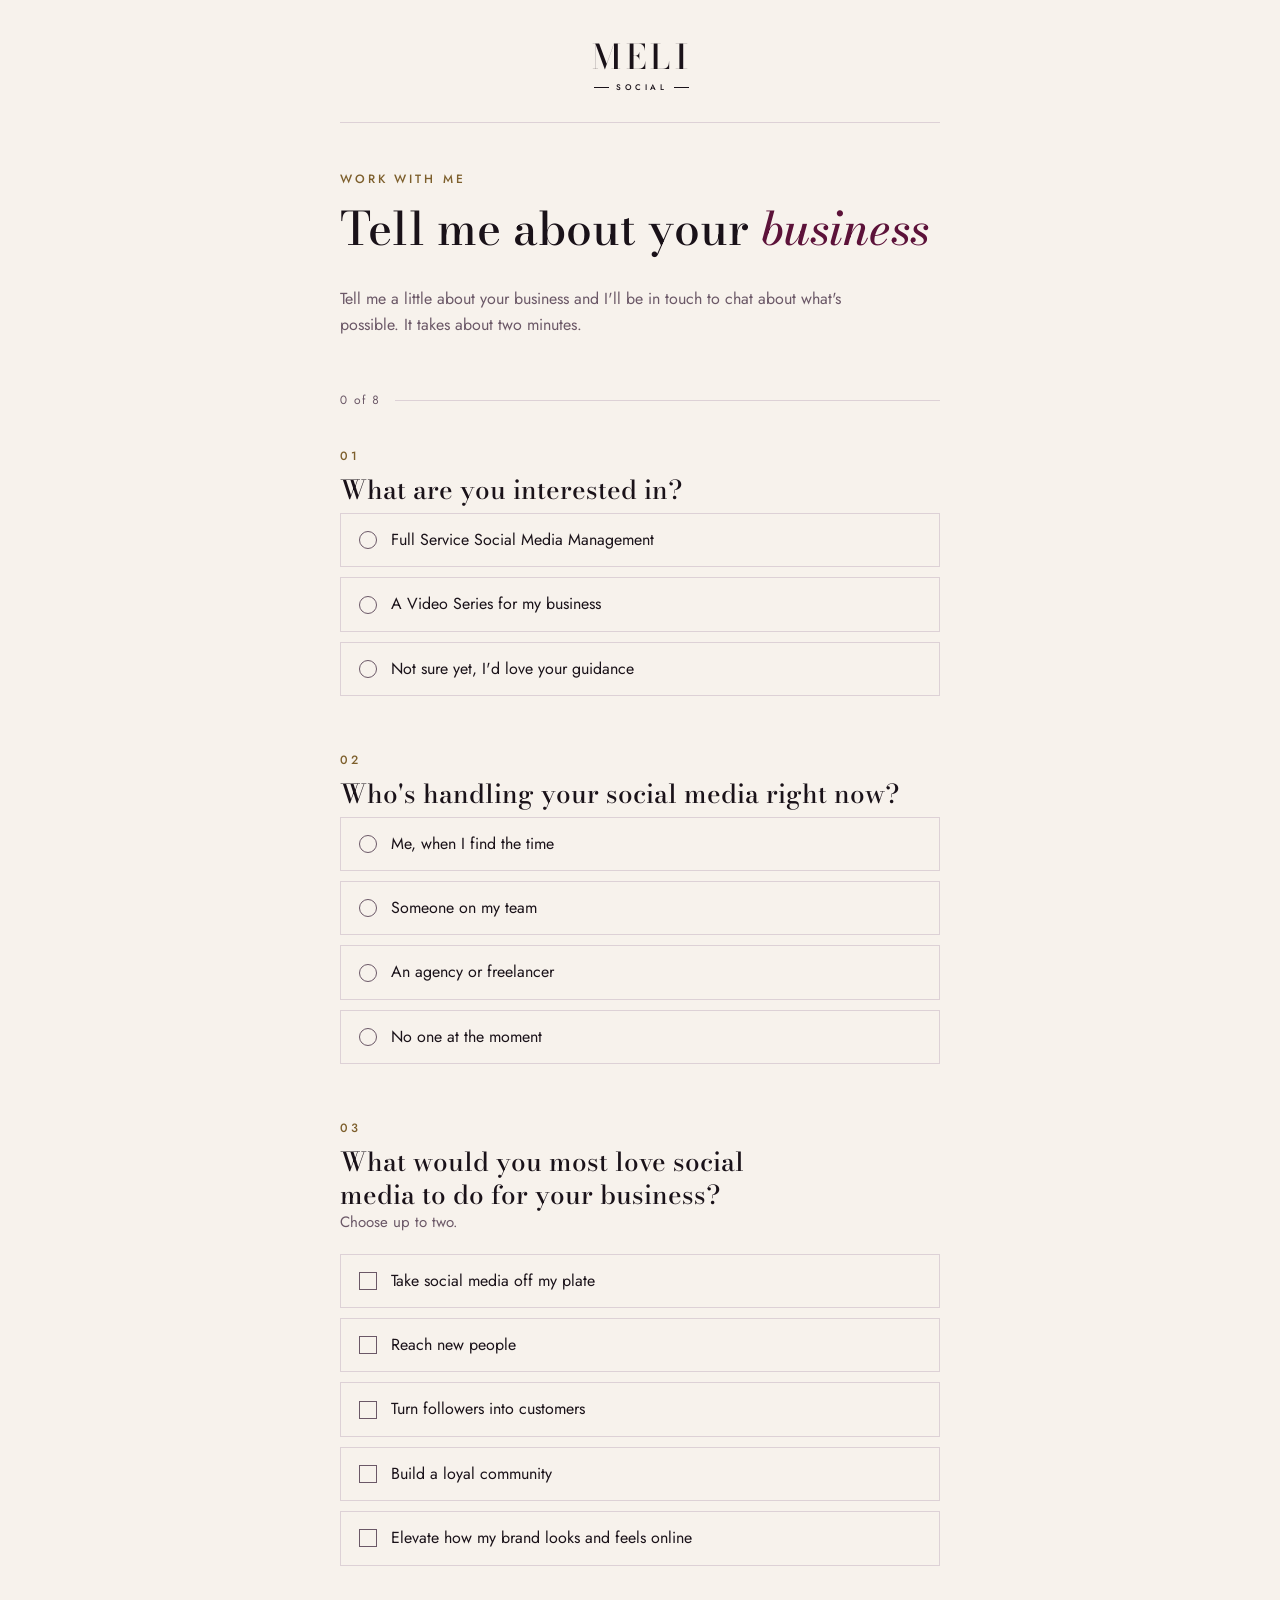
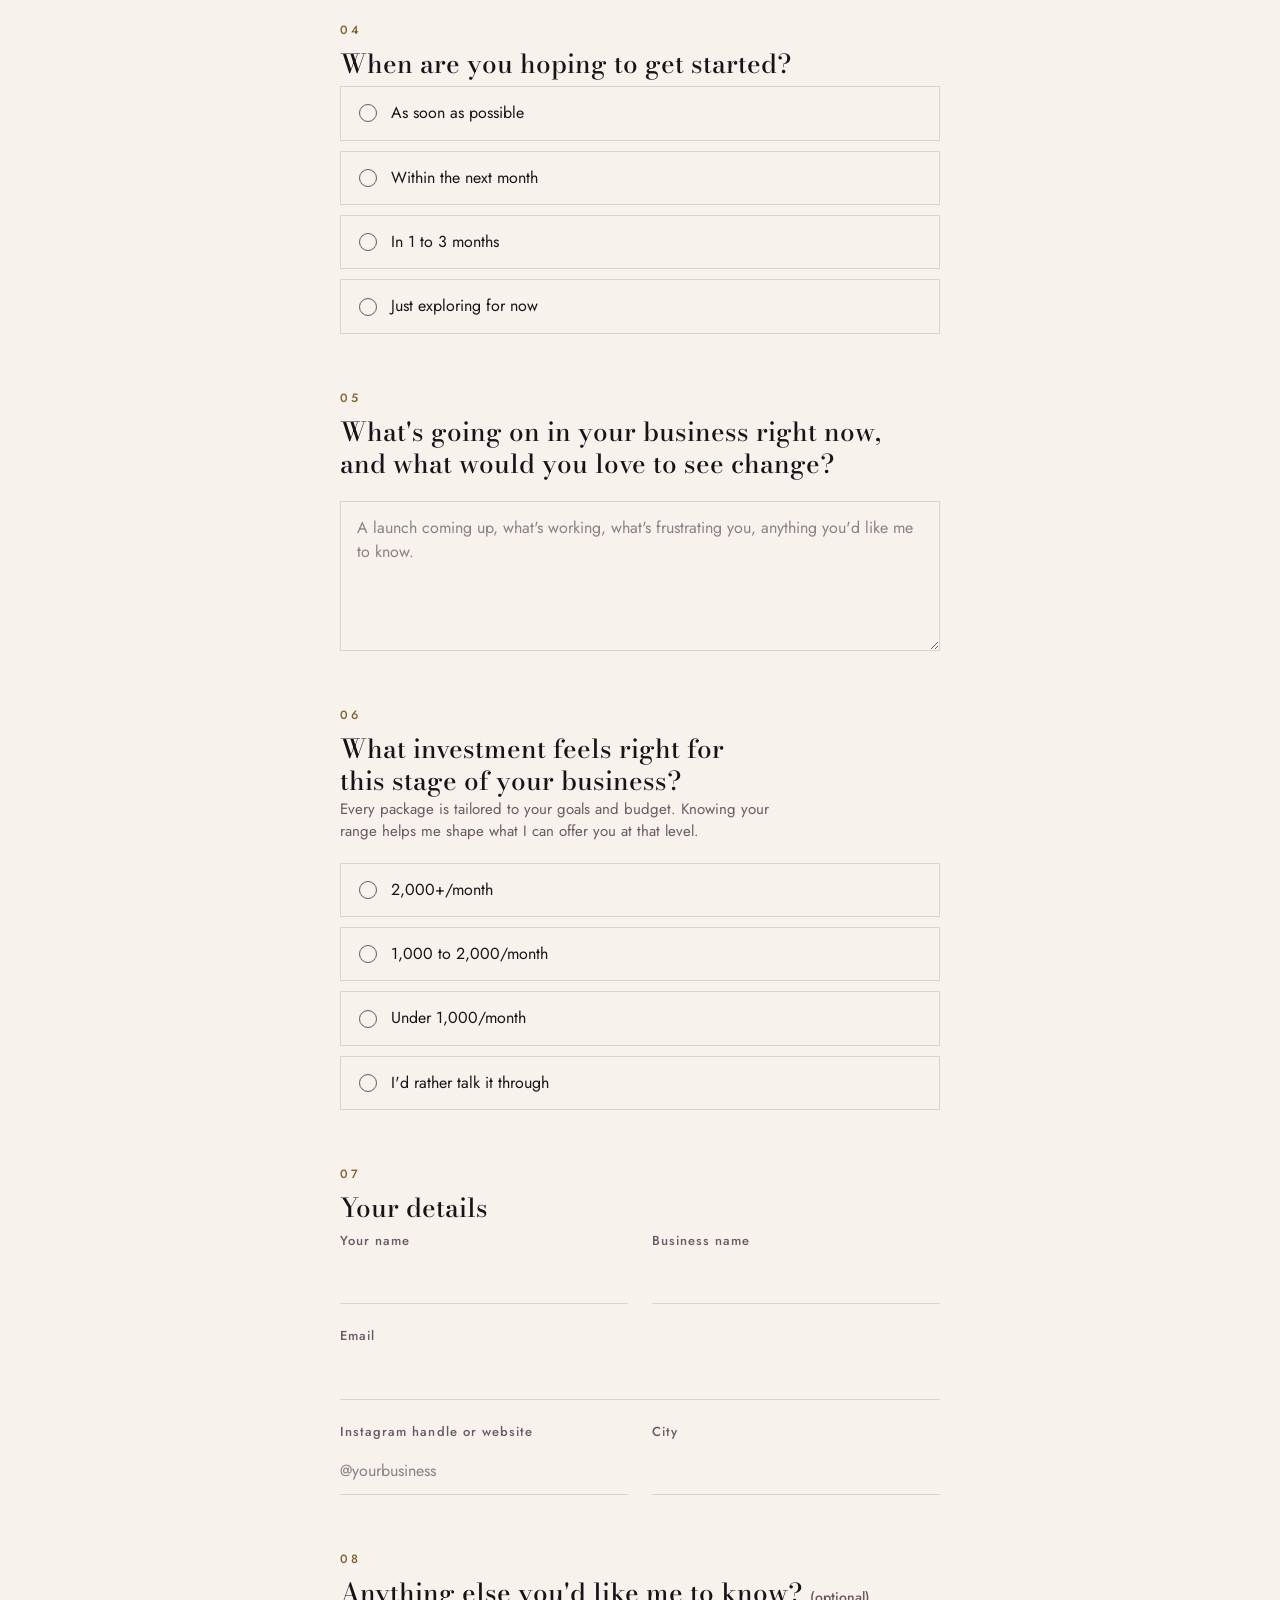
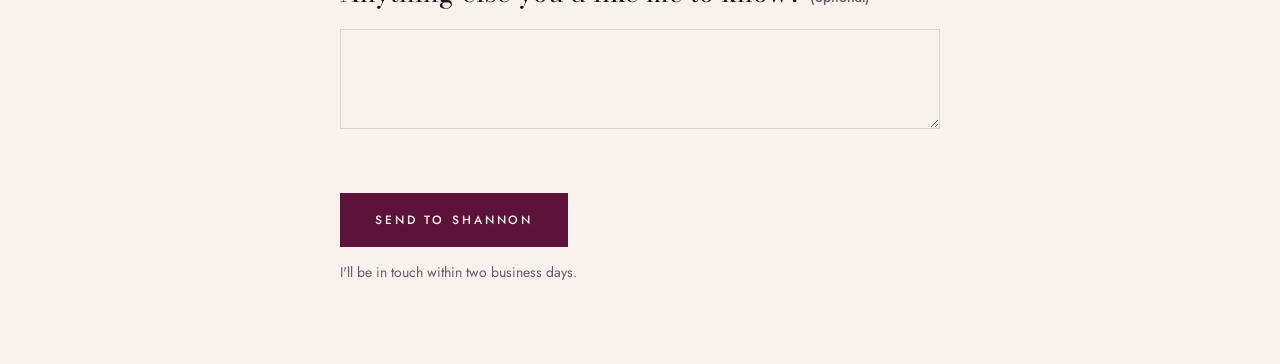
==== intake/index.html @ b73a502a "Add prospect intake form to the site and a standalone /intake page Submissions post to Shannon's Goo" ====
<!DOCTYPE html>
<html lang="en">
<head>
<meta charset="UTF-8">
<meta name="viewport" content="width=device-width, initial-scale=1.0, viewport-fit=cover">
<title>Work With Me | MELI Social</title>
<meta name="description" content="Tell me a little about your business and I'll be in touch to chat about what's possible. Social media marketing by Shannon Melizan.">
<meta property="og:title" content="Work With Me | MELI Social">
<meta property="og:description" content="Tell me a little about your business and I'll be in touch to chat about what's possible.">
<meta property="og:url" content="https://melisocial.com/intake/">
<meta property="og:type" content="website">
<meta name="theme-color" content="#f7f2ec">
<link rel="preconnect" href="https://fonts.googleapis.com">
<link rel="preconnect" href="https://fonts.gstatic.com" crossorigin>
<link href="https://fonts.googleapis.com/css2?family=Bodoni+Moda:ital,opsz,wght@0,6..96,400..900;1,6..96,400..900&family=Jost:wght@400;500&display=swap" rel="stylesheet">
<link rel="icon" href="data:image/svg+xml,%3Csvg xmlns='http://www.w3.org/2000/svg' viewBox='0 0 100 100'%3E%3Crect width='100' height='100' fill='%235c1239'/%3E%3Ctext x='50' y='71' font-family='Didot,Bodoni 72,Georgia,serif' font-size='62' fill='%23f7f2ec' text-anchor='middle'%3EM%3C/text%3E%3C/svg%3E">
<style>
:root{
  --ivory:#f7f2ec; --bone:#eee5dc; --noir:#1a1219; --fig:#5c1239; --fig-deep:#3f0c27;
  --gilt:#b4925a; --gilt-deep:#7d5f2c; --mauve:#6b5867; --hairline:#ddd1d6; --on-fig:var(--ivory);
  --font-display:"Bodoni Moda","Didot","Bodoni 72",Georgia,serif;
  --font-sans:"Jost","Futura","Century Gothic",system-ui,sans-serif;
  --s1:8px; --s2:16px; --s3:32px; --s4:64px;
  --ease:cubic-bezier(.22,.61,.36,1);
}
*{box-sizing:border-box; margin:0; padding:0;}
body{background:var(--ivory); color:var(--noir); font-family:var(--font-sans); font-size:16px; line-height:1.6; -webkit-font-smoothing:antialiased; overflow-x:hidden;}
::selection{background:var(--fig); color:var(--on-fig);}
a{color:inherit; text-decoration:none;}
button{font:inherit; cursor:pointer;}
:focus-visible{outline:2px solid var(--fig); outline-offset:2px;}

.page{max-width:640px; margin:0 auto; padding:max(40px, env(safe-area-inset-top, 0px)) max(20px, env(safe-area-inset-right, 0px)) max(80px, env(safe-area-inset-bottom, 0px)) max(20px, env(safe-area-inset-left, 0px));}

.logo{display:flex; flex-direction:column; align-items:center; color:var(--noir); font-size:34px;}
.logo-word{font-family:var(--font-display); font-weight:500; font-variation-settings:"opsz" 40; letter-spacing:.14em; margin-right:-.14em; line-height:1;}
.logo-sub{display:flex; align-items:center; gap:.9em; margin-top:.8em; font-family:var(--font-sans); font-weight:500; font-size:.24em; letter-spacing:.42em; margin-right:-.42em;}
.logo-sub::before, .logo-sub::after{content:""; width:1.8em; height:1px; background:currentColor;}
.rule{height:1px; background:var(--hairline); margin:28px 0 48px; transform-origin:left;}

h1, h2{font-family:var(--font-display); font-weight:500; font-optical-sizing:none; font-variation-settings:"opsz" 11; text-wrap:balance;}
h1{font-size:clamp(34px, 8vw, 46px); line-height:1.12; margin:var(--s2) 0 var(--s3);}
h2{font-size:clamp(30px, 7vw, 40px); line-height:1.15;}
h1 em, h2 em{font-style:italic; color:var(--fig);}
.eyebrow{display:block; font-weight:500; font-size:12px; line-height:16px; letter-spacing:.24em; text-transform:uppercase; color:var(--gilt-deep);}
.intro{color:var(--mauve); max-width:52ch;}

.progress{position:sticky; top:0; z-index:5; background:var(--ivory); margin-top:40px; padding:max(14px, env(safe-area-inset-top, 0px)) 0 14px; display:flex; align-items:center; gap:14px; font-size:12px; letter-spacing:.12em; color:var(--mauve); font-variant-numeric:tabular-nums;}
.track{flex:1; height:1px; background:var(--hairline); position:relative;}
.fill{position:absolute; left:0; top:-.5px; height:2px; width:0; background:var(--fig); transition:width .5s ease;}
.ifm{margin-top:24px;}

.btn{display:inline-flex; align-items:center; justify-content:center; font-family:var(--font-sans); font-weight:500; font-size:12px; line-height:16px; letter-spacing:.24em; text-transform:uppercase; white-space:nowrap; padding:var(--s2) var(--s3); border:1px solid transparent; border-radius:0; transition:background-color .25s ease, color .25s ease;}
.btn-primary{background:var(--fig); color:var(--on-fig);}
.btn-primary:hover{background:var(--fig-deep);}
.home{display:table; margin-top:28px; font-size:14px; color:var(--mauve); text-decoration:underline; text-underline-offset:3px;}
.home:hover{color:var(--fig);}

@media (prefers-reduced-motion: no-preference){
  .rule{animation:draw 1.1s var(--ease) both;}
  @keyframes draw{from{transform:scaleX(0);} to{transform:scaleX(1);}}
}
</style>
<link rel="stylesheet" href="/intake/intake-form.css">
</head>
<body>
<main class="page">
  <a class="logo" href="/" aria-label="MELI Social, home"><span class="logo-word">MELI</span><span class="logo-sub">SOCIAL</span></a>
  <div class="rule"></div>

  <div class="intro-block">
    <p class="eyebrow">Work with me</p>
    <h1>Tell me about your <em>business</em></h1>
    <p class="intro">Tell me a little about your business and I'll be in touch to chat about what's possible. It takes about two minutes.</p>
  </div>

  <div class="progress" aria-hidden="true">
    <span class="pcount">0 of 8</span>
    <div class="track"><div class="fill"></div></div>
  </div>

  <div class="ifm" id="intake">
    <form novalidate>
      <fieldset data-req="choice">
        <legend class="q"><span class="num">01</span>What are you interested in?</legend>
        <div class="opts">
          <label class="opt"><input type="radio" name="interest" id="int-full" value="Full Service Social Media Management"><span>Full Service Social Media Management</span></label>
          <label class="opt"><input type="radio" name="interest" id="int-video" value="A Video Series for my business"><span>A Video Series for my business</span></label>
          <label class="opt"><input type="radio" name="interest" id="int-unsure" value="Not sure yet"><span>Not sure yet, I'd love your guidance</span></label>
        </div>
        <p class="error">Please choose one so I know where to start.</p>
      </fieldset>

      <fieldset data-req="choice">
        <legend class="q"><span class="num">02</span>Who's handling your social media right now?</legend>
        <div class="opts">
          <label class="opt"><input type="radio" name="current" id="cur-me" value="Me, when I find the time"><span>Me, when I find the time</span></label>
          <label class="opt"><input type="radio" name="current" id="cur-team" value="Someone on my team"><span>Someone on my team</span></label>
          <label class="opt"><input type="radio" name="current" id="cur-agency" value="An agency or freelancer"><span>An agency or freelancer</span></label>
          <label class="opt"><input type="radio" name="current" id="cur-none" value="No one at the moment"><span>No one at the moment</span></label>
        </div>
        <p class="error">Please choose one.</p>
      </fieldset>

      <fieldset data-req="choice">
        <legend class="q"><span class="num">03</span>What would you most love social media to do for your business?</legend>
        <p class="hint">Choose up to two.</p>
        <div class="opts">
          <label class="opt check"><input type="checkbox" name="goals" id="g-time" value="Take social media off my plate"><span>Take social media off my plate</span></label>
          <label class="opt check"><input type="checkbox" name="goals" id="g-reach" value="Reach new people"><span>Reach new people</span></label>
          <label class="opt check"><input type="checkbox" name="goals" id="g-convert" value="Turn followers into customers"><span>Turn followers into customers</span></label>
          <label class="opt check"><input type="checkbox" name="goals" id="g-loyal" value="Build a loyal community"><span>Build a loyal community</span></label>
          <label class="opt check"><input type="checkbox" name="goals" id="g-brand" value="Elevate how my brand looks and feels online"><span>Elevate how my brand looks and feels online</span></label>
        </div>
        <p class="error">Please choose at least one.</p>
      </fieldset>

      <fieldset data-req="choice">
        <legend class="q"><span class="num">04</span>When are you hoping to get started?</legend>
        <div class="opts">
          <label class="opt"><input type="radio" name="timeline" id="t-asap" value="As soon as possible"><span>As soon as possible</span></label>
          <label class="opt"><input type="radio" name="timeline" id="t-month" value="Within the next month"><span>Within the next month</span></label>
          <label class="opt"><input type="radio" name="timeline" id="t-quarter" value="In 1 to 3 months"><span>In 1 to 3 months</span></label>
          <label class="opt"><input type="radio" name="timeline" id="t-explore" value="Just exploring for now"><span>Just exploring for now</span></label>
        </div>
        <p class="error">Please choose one.</p>
      </fieldset>

      <fieldset data-req="text">
        <label class="q" for="story"><span class="num">05</span>What's going on in your business right now, and what would you love to see change?</label>
        <textarea id="story" name="story" placeholder="A launch coming up, what's working, what's frustrating you, anything you'd like me to know."></textarea>
        <p class="error">A sentence or two is plenty.</p>
      </fieldset>

      <fieldset data-req="choice">
        <legend class="q"><span class="num">06</span>What investment feels right for this stage of your business?</legend>
        <p class="hint">Every package is tailored to your goals and budget. Knowing your range helps me shape what I can offer you at that level.</p>
        <div class="opts">
          <label class="opt"><input type="radio" name="budget" id="b-high" value="2,000+/month"><span>2,000+/month</span></label>
          <label class="opt"><input type="radio" name="budget" id="b-mid" value="1,000 to 2,000/month"><span>1,000 to 2,000/month</span></label>
          <label class="opt"><input type="radio" name="budget" id="b-low" value="Under 1,000/month"><span>Under 1,000/month</span></label>
          <label class="opt"><input type="radio" name="budget" id="b-talk" value="I'd rather talk it through"><span>I'd rather talk it through</span></label>
        </div>
        <p class="error">Please choose one, or let me know you'd rather talk it through.</p>
      </fieldset>

      <fieldset data-req="details">
        <legend class="q"><span class="num">07</span>Your details</legend>
        <div class="details">
          <div class="field"><label for="in-name">Your name</label><input type="text" id="in-name" name="name" autocomplete="name"></div>
          <div class="field"><label for="in-biz">Business name</label><input type="text" id="in-biz" name="business" autocomplete="organization"></div>
          <div class="field full"><label for="in-email">Email</label><input type="email" id="in-email" name="email" autocomplete="email" inputmode="email"></div>
          <div class="field"><label for="in-handle">Instagram handle or website</label><input type="text" id="in-handle" name="handle" placeholder="@yourbusiness" autocapitalize="off"></div>
          <div class="field"><label for="in-city">City</label><input type="text" id="in-city" name="city" autocomplete="address-level2"></div>
        </div>
        <p class="error">Please fill in each field so I can reach you.</p>
      </fieldset>

      <fieldset data-req="optional">
        <label class="q" for="extra"><span class="num">08</span>Anything else you'd like me to know? <span class="optional">(optional)</span></label>
        <textarea class="short" id="extra" name="extra"></textarea>
      </fieldset>

      <div class="hp" aria-hidden="true"><label for="company_site">Leave this empty</label><input type="text" id="company_site" name="company_site" tabindex="-1" autocomplete="off"></div>

      <div class="submit">
        <button type="submit" class="btn btn-primary">Send to Shannon</button>
        <p class="note-small">I'll be in touch within two business days.</p>
        <p class="send-error" hidden>That didn't go through. Please check your connection and try again.</p>
      </div>
    </form>

    <div class="thanks" hidden>
      <p class="eyebrow">Received</p>
      <h2>Thank you, <em class="tname">friend</em></h2>
      <p>I'll be in touch within two business days. If you're ready to talk sooner, you can book a free 15 minute call with me.</p>
      <a href="#" class="btn btn-primary" data-role="booking-link" target="_blank" rel="noopener">Book a free call</a>
    </div>

  </div>
</main>

<script src="/intake/intake-form.js"></script>
<script>
document.querySelectorAll('[data-role="booking-link"]').forEach(el => el.setAttribute('href', window.MELI_INTAKE.bookingUrl));
initIntake(document.getElementById('intake'), {
  source: 'Instagram',
  onProgress(n, total){
    document.querySelector('.pcount').textContent = n + ' of ' + total;
    document.querySelector('.fill').style.width = (n / total * 100) + '%';
  },
  onDone(){
    document.querySelector('.intro-block').hidden = true;
    document.querySelector('.progress').hidden = true;
    const thanks = document.querySelector('.thanks');
    thanks.insertAdjacentHTML('beforeend', '<a class="home" href="/">Visit my website</a>');
  }
});
</script>
</body>
</html>
---- intake/intake-form.css ----
/* ==========================================================================
   MELI intake form: shared by the website (#intake) and the /intake page
   ========================================================================== */
.ifm{--err:#9b1c2e;}
.ifm form{display:flex; flex-direction:column; gap:56px;}
.ifm fieldset{border:0; padding:0; margin:0; min-width:0; display:flex; flex-direction:column; gap:14px;}
.ifm .q{display:block; padding:0; margin-bottom:6px; font-family:var(--font-display); font-weight:500; font-optical-sizing:none; font-variation-settings:"opsz" 11; font-size:clamp(22px, 2.1vw, 26px); line-height:1.25; text-wrap:balance; color:var(--noir);}
.ifm .num{display:block; margin-bottom:10px; font-family:var(--font-sans); font-weight:500; font-size:12px; line-height:16px; letter-spacing:.24em; color:var(--gilt-deep);}
.ifm .hint{margin:-6px 0 6px; font-size:15px; line-height:1.5; color:var(--mauve); max-width:52ch;}
.ifm .optional{font-family:var(--font-sans); font-size:14px; color:var(--mauve);}

.ifm .opts{display:flex; flex-direction:column; gap:10px;}
.ifm .opt{position:relative; display:block; cursor:pointer;}
.ifm .opt input{position:absolute; inset:0; opacity:0; margin:0; cursor:pointer;}
.ifm .opt span{display:flex; align-items:center; gap:14px; padding:15px 18px; border:1px solid var(--hairline); font-size:16px; line-height:1.4; transition:border-color .2s, background-color .2s, color .2s;}
.ifm .opt span::before{content:""; flex:none; width:16px; height:16px; border:1px solid var(--mauve); border-radius:50%; transition:all .2s;}
.ifm .opt.check span::before{border-radius:0;}
.ifm .opt:hover span{border-color:var(--fig);}
.ifm .opt input:checked + span{background:var(--fig); border-color:var(--fig); color:var(--on-fig);}
.ifm .opt input:checked + span::before{border-color:var(--on-fig); background:var(--on-fig); box-shadow:inset 0 0 0 3px var(--fig);}
.ifm .opt input:focus-visible + span{outline:2px solid var(--fig); outline-offset:3px;}
.ifm .opt input:disabled + span{opacity:.4; cursor:not-allowed;}
.ifm .opt input:disabled{cursor:not-allowed;}

.ifm .details{display:grid; grid-template-columns:1fr 1fr; gap:22px 24px;}
.ifm .details .full{grid-column:1 / -1;}
.ifm .field{display:flex; flex-direction:column; gap:6px; min-width:0;}
.ifm .field label{font-size:13px; font-weight:500; letter-spacing:.08em; color:var(--mauve);}
.ifm input[type=text], .ifm input[type=email], .ifm textarea{width:100%; font:inherit; font-size:16px; color:var(--noir); background:transparent; border:0; border-bottom:1px solid var(--hairline); border-radius:0; padding:10px 0; transition:border-color .2s;}
.ifm textarea{border:1px solid var(--hairline); padding:14px 16px; min-height:150px; resize:vertical; line-height:1.5;}
.ifm textarea.short{min-height:100px;}
.ifm input::placeholder, .ifm textarea::placeholder{color:var(--mauve); opacity:.75;}
.ifm input[type=text]:focus, .ifm input[type=email]:focus, .ifm textarea:focus{outline:none; border-color:var(--fig);}
@media (max-width:560px){ .ifm .details{grid-template-columns:1fr;} }

.ifm .error{display:none; margin:0; font-size:14px; color:var(--err);}
.ifm .invalid .error{display:block;}
.ifm .invalid .opt span, .ifm .invalid textarea, .ifm .invalid input{border-color:var(--err);}

.ifm .hp{position:absolute; left:-9999px; width:1px; height:1px; overflow:hidden;}

.ifm .submit{display:flex; flex-direction:column; align-items:flex-start; gap:14px; padding-top:8px;}
.ifm .submit .btn{padding:18px 34px;}
.ifm .submit .btn[disabled]{opacity:.6; cursor:wait;}
.ifm .note-small{margin:0; font-size:14px; color:var(--mauve);}
.ifm .send-error{margin:0; font-size:14px; color:var(--err);}

.ifm .thanks h2{margin:var(--s2) 0 24px;}
.ifm .thanks p{margin:0 0 32px; color:var(--mauve); max-width:48ch;}
.ifm [hidden]{display:none !important;}
.ifm .thanks .eyebrow{margin:0; color:var(--gilt-deep);}
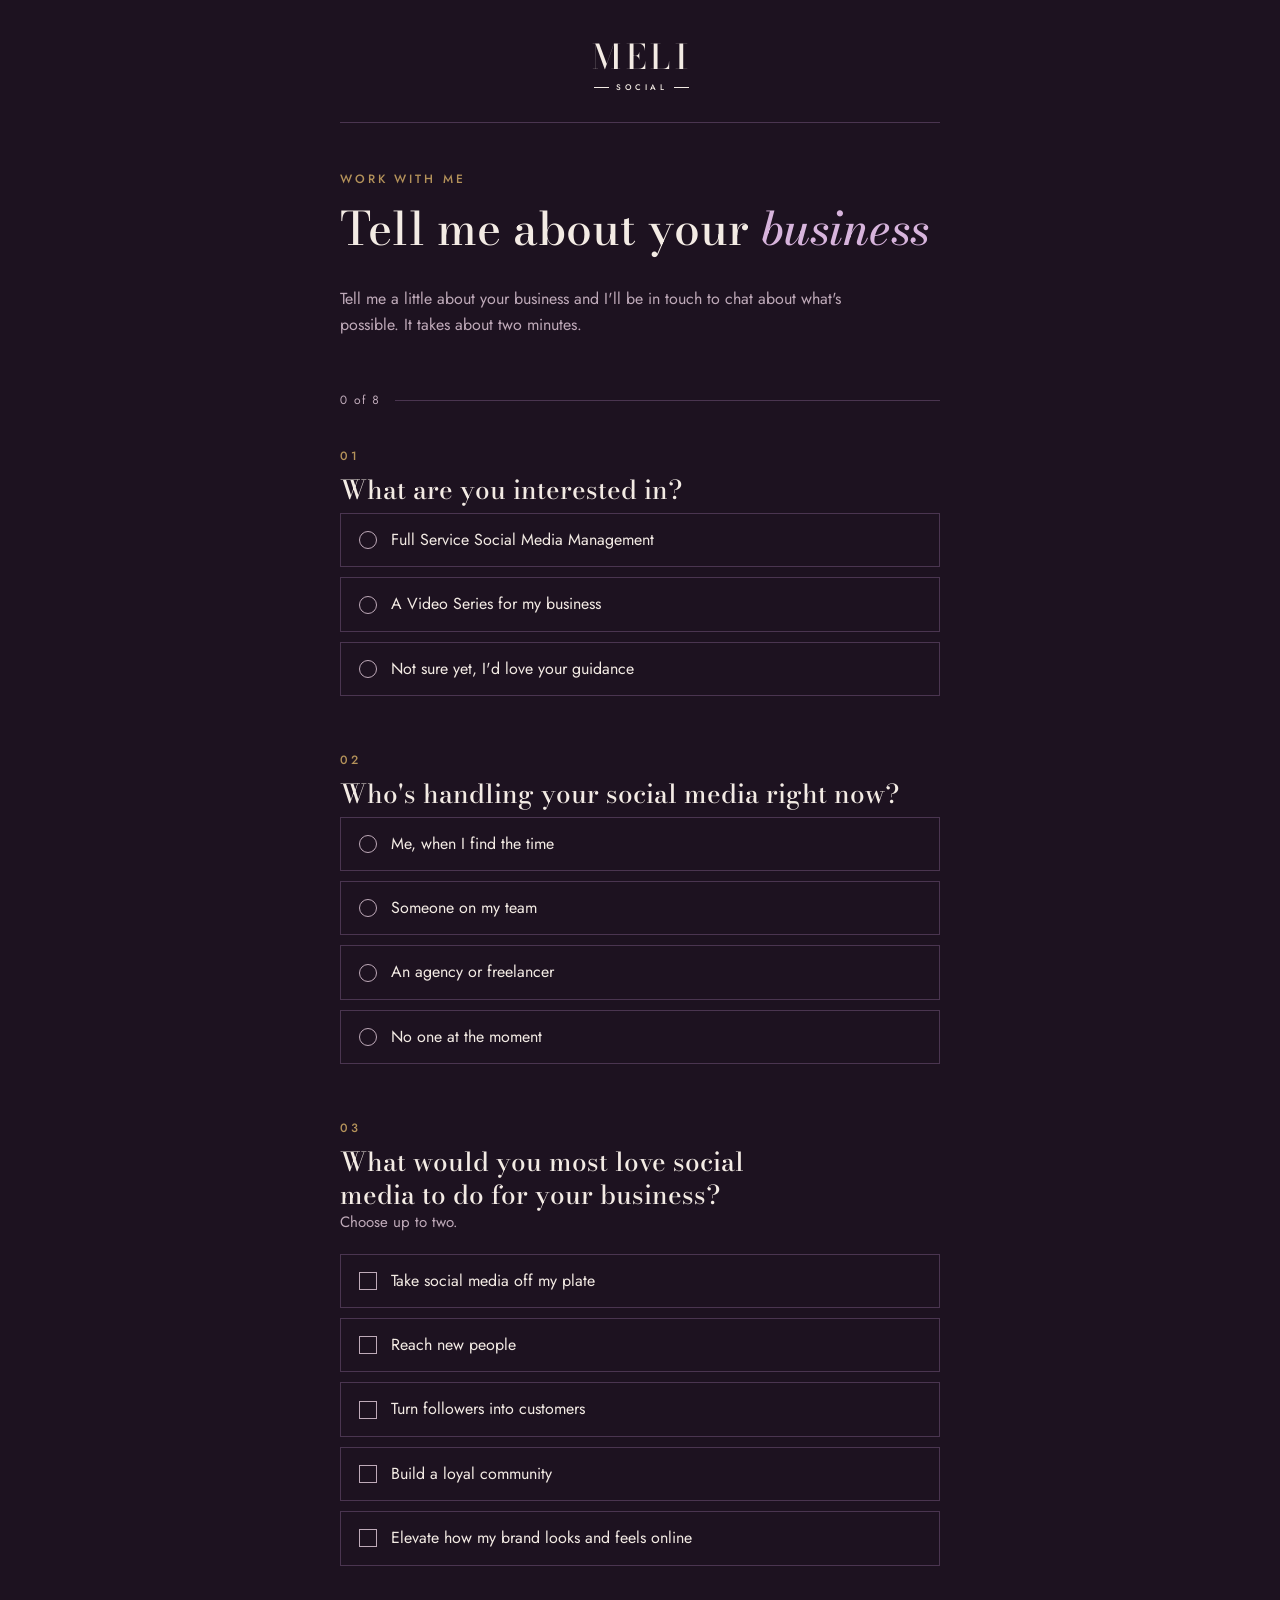
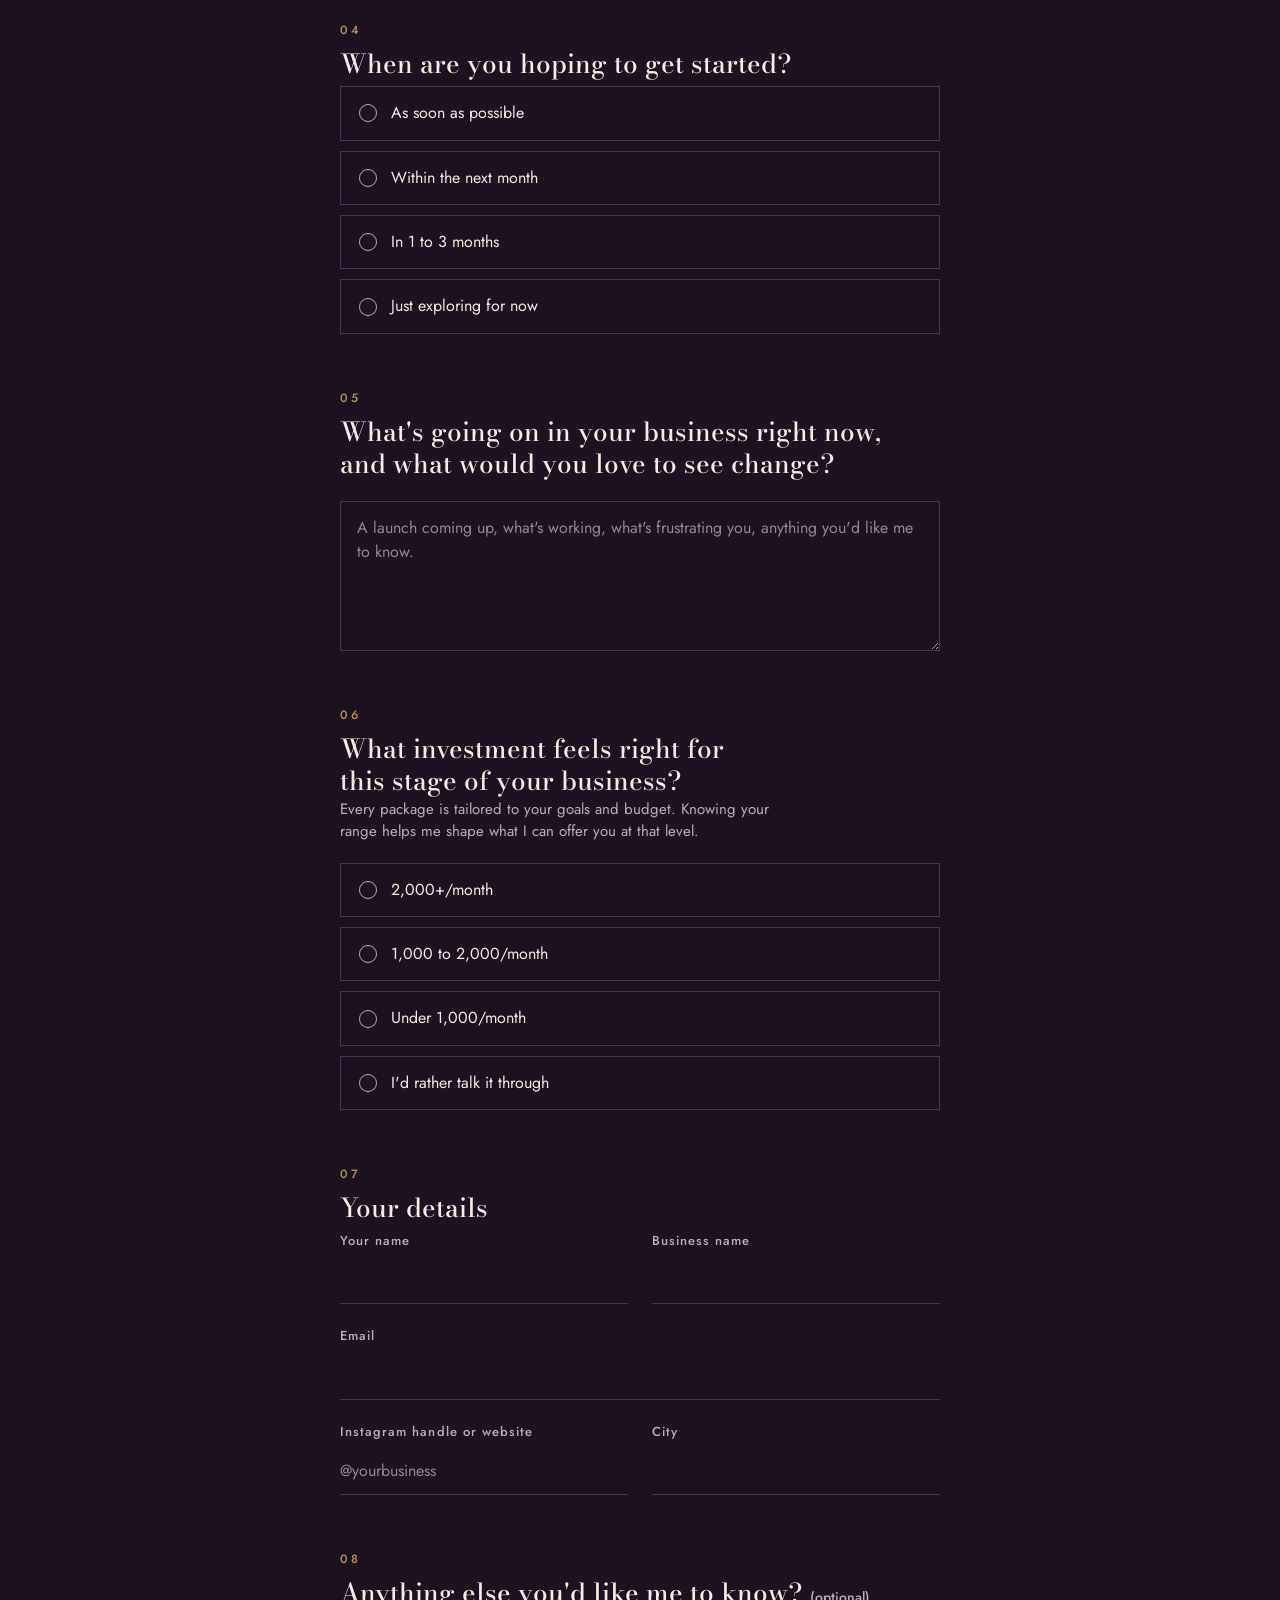
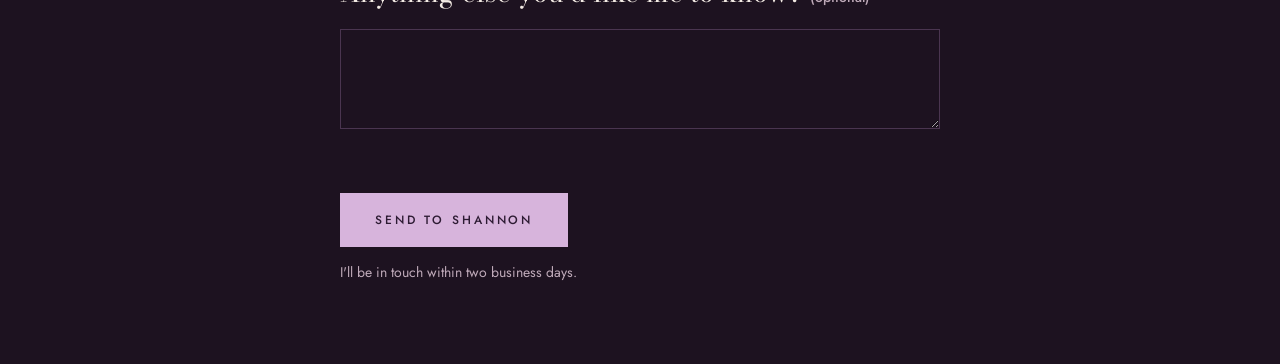
==== commit 24f4283b: "Move intake form to its own dark /intake page The homepage link now opens /intake/?from=website, tag" ====
--- a/intake/index.html
+++ b/intake/index.html
@@ -9,7 +9,7 @@
 <meta property="og:description" content="Tell me a little about your business and I'll be in touch to chat about what's possible.">
 <meta property="og:url" content="https://melisocial.com/intake/">
 <meta property="og:type" content="website">
-<meta name="theme-color" content="#f7f2ec">
+<meta name="theme-color" content="#1d1220">
 <link rel="preconnect" href="https://fonts.googleapis.com">
 <link rel="preconnect" href="https://fonts.gstatic.com" crossorigin>
 <link href="https://fonts.googleapis.com/css2?family=Bodoni+Moda:ital,opsz,wght@0,6..96,400..900;1,6..96,400..900&family=Jost:wght@400;500&display=swap" rel="stylesheet">
@@ -22,9 +22,15 @@
   --font-sans:"Jost","Futura","Century Gothic",system-ui,sans-serif;
   --s1:8px; --s2:16px; --s3:32px; --s4:64px;
   --ease:cubic-bezier(.22,.61,.36,1);
+
+  /* This page uses the dark MELI look: deep aubergine with ivory text and orchid accents */
+  --page:#1d1220; --noir:#f3ebe4; --mauve:#bfaab9; --hairline:#4a3550;
+  --fig:#d7b4dc; --fig-deep:#e6cdea; --on-fig:#2d1b33; --gilt-deep:#b4925a;
+  color-scheme:dark;
 }
+.ifm{--err:#f0a2ad;}
 *{box-sizing:border-box; margin:0; padding:0;}
-body{background:var(--ivory); color:var(--noir); font-family:var(--font-sans); font-size:16px; line-height:1.6; -webkit-font-smoothing:antialiased; overflow-x:hidden;}
+body{background:var(--page); color:var(--noir); font-family:var(--font-sans); font-size:16px; line-height:1.6; -webkit-font-smoothing:antialiased; overflow-x:hidden;}
 ::selection{background:var(--fig); color:var(--on-fig);}
 a{color:inherit; text-decoration:none;}
 button{font:inherit; cursor:pointer;}
@@ -45,7 +51,7 @@
 .eyebrow{display:block; font-weight:500; font-size:12px; line-height:16px; letter-spacing:.24em; text-transform:uppercase; color:var(--gilt-deep);}
 .intro{color:var(--mauve); max-width:52ch;}
 
-.progress{position:sticky; top:0; z-index:5; background:var(--ivory); margin-top:40px; padding:max(14px, env(safe-area-inset-top, 0px)) 0 14px; display:flex; align-items:center; gap:14px; font-size:12px; letter-spacing:.12em; color:var(--mauve); font-variant-numeric:tabular-nums;}
+.progress{position:sticky; top:0; z-index:5; background:var(--page); margin-top:40px; padding:max(14px, env(safe-area-inset-top, 0px)) 0 14px; display:flex; align-items:center; gap:14px; font-size:12px; letter-spacing:.12em; color:var(--mauve); font-variant-numeric:tabular-nums;}
 .track{flex:1; height:1px; background:var(--hairline); position:relative;}
 .fill{position:absolute; left:0; top:-.5px; height:2px; width:0; background:var(--fig); transition:width .5s ease;}
 .ifm{margin-top:24px;}
@@ -183,8 +189,9 @@
 <script src="/intake/intake-form.js"></script>
 <script>
 document.querySelectorAll('[data-role="booking-link"]').forEach(el => el.setAttribute('href', window.MELI_INTAKE.bookingUrl));
+const from = new URLSearchParams(location.search).get('from');
 initIntake(document.getElementById('intake'), {
-  source: 'Instagram',
+  source: from === 'website' ? 'Website' : 'Instagram',
   onProgress(n, total){
     document.querySelector('.pcount').textContent = n + ' of ' + total;
     document.querySelector('.fill').style.width = (n / total * 100) + '%';
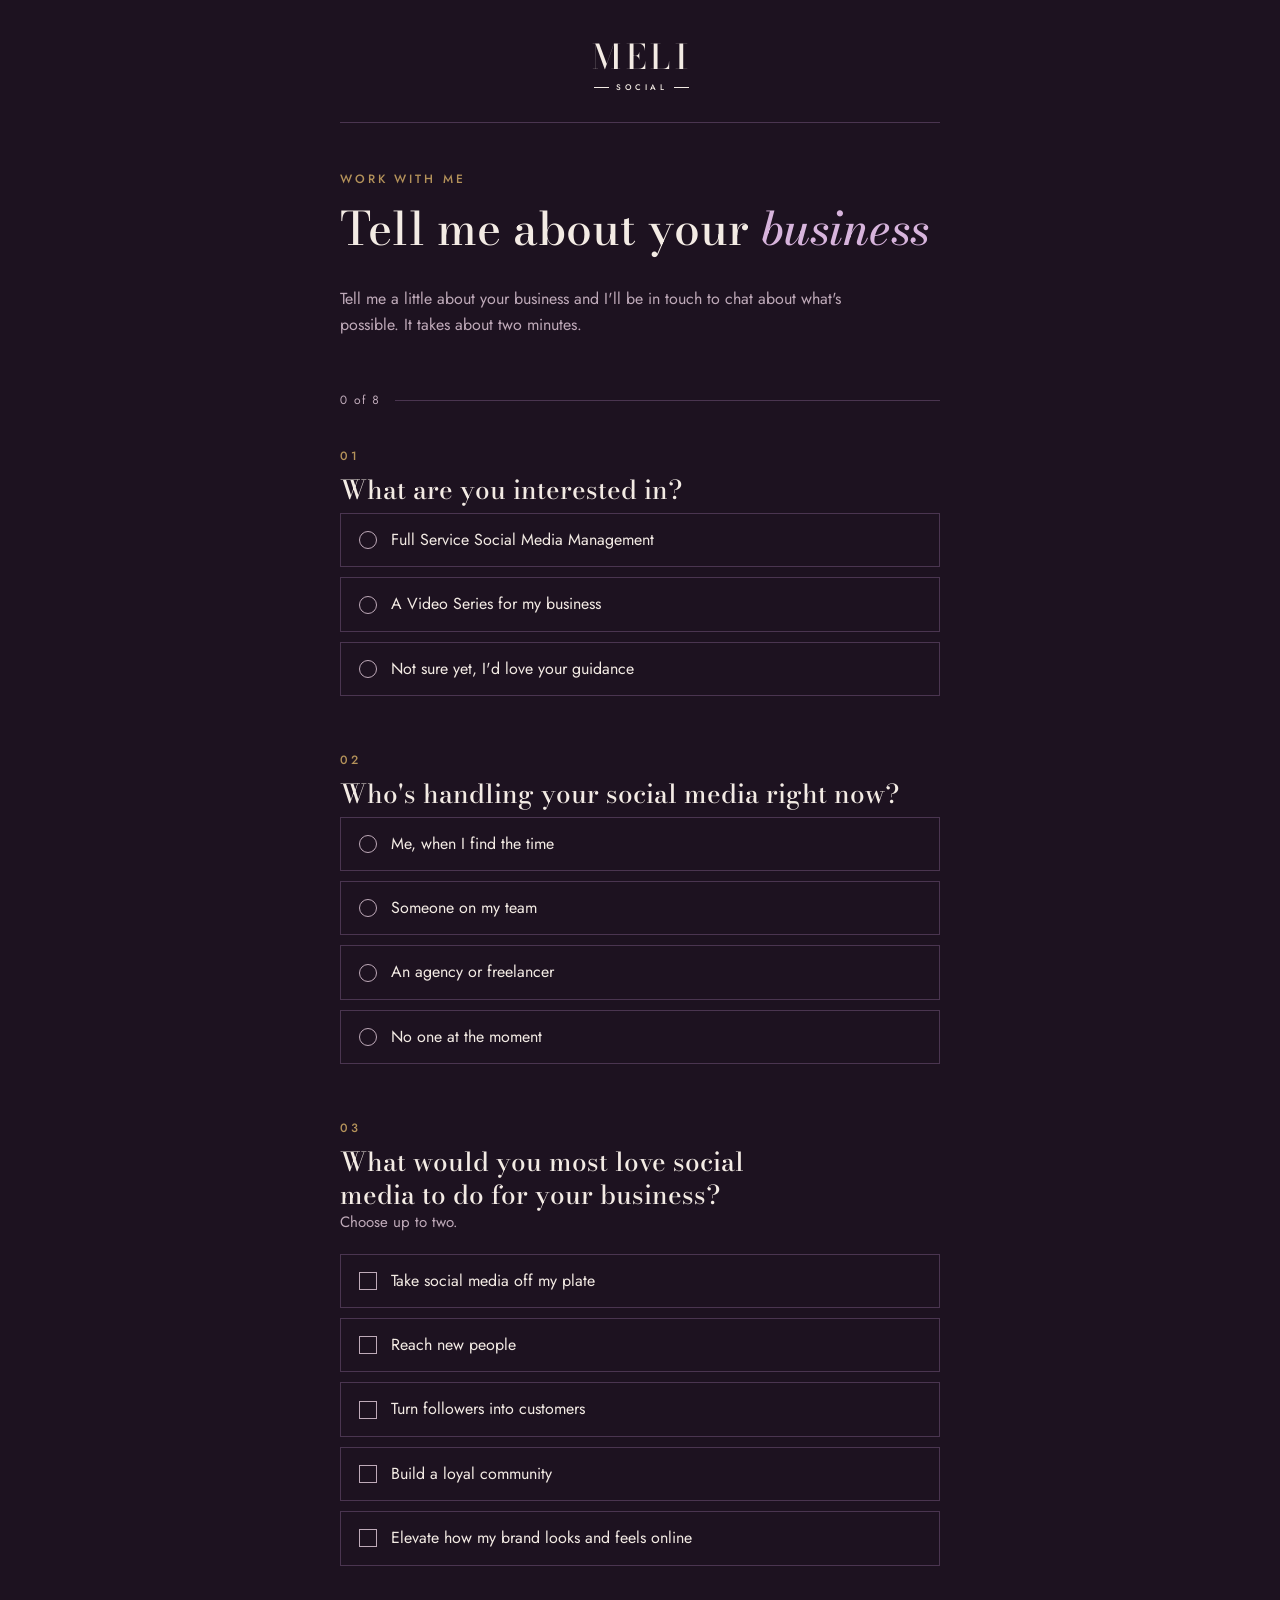
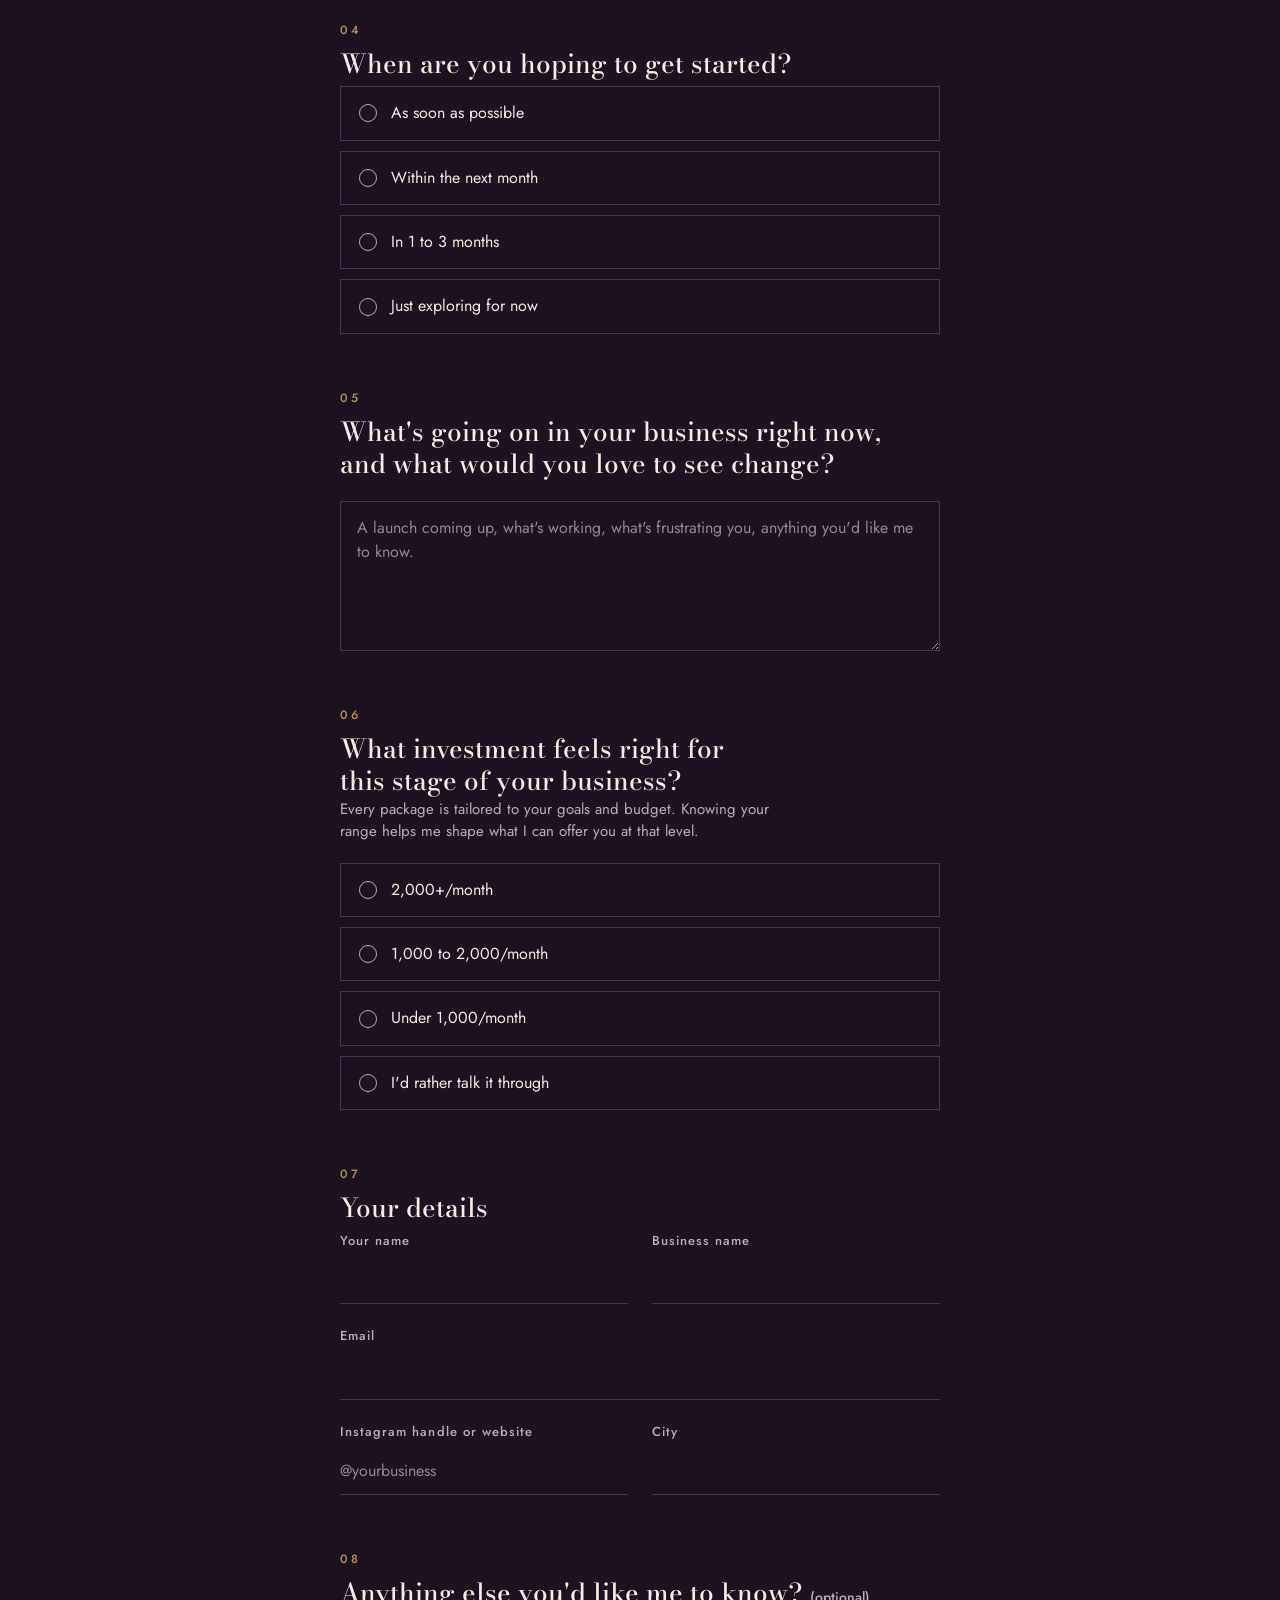
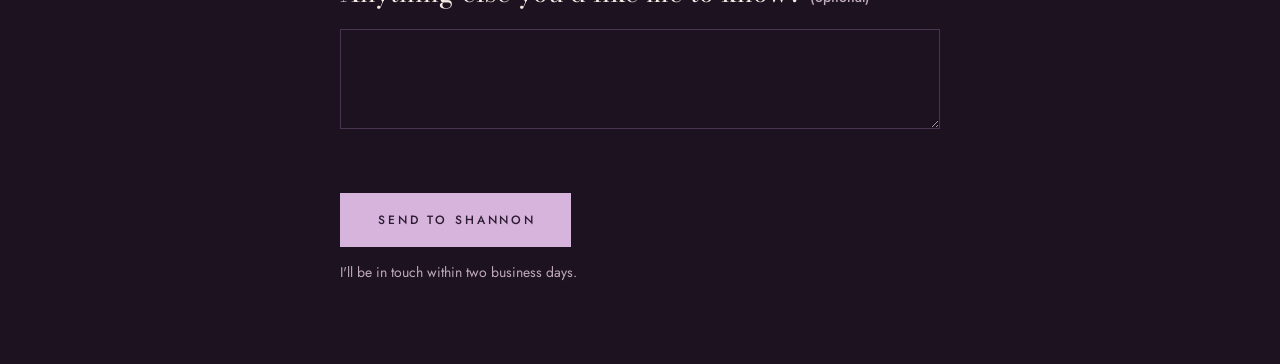
==== commit 969c46b2: "Optical alignment fixes: centre button text, footer logo, FAQ plus signs Co-Authored-By: Claude Opus" ====
--- a/intake/index.html
+++ b/intake/index.html
@@ -9,6 +9,11 @@
 <meta property="og:description" content="Tell me a little about your business and I'll be in touch to chat about what's possible.">
 <meta property="og:url" content="https://melisocial.com/intake/">
 <meta property="og:type" content="website">
+<meta property="og:image" content="https://melisocial.com/intake/og-image.png">
+<meta property="og:image:width" content="1200">
+<meta property="og:image:height" content="630">
+<meta property="og:image:alt" content="MELI Social, social media marketing by Shannon Melizan">
+<meta name="twitter:card" content="summary_large_image">
 <meta name="theme-color" content="#1d1220">
 <link rel="preconnect" href="https://fonts.googleapis.com">
 <link rel="preconnect" href="https://fonts.gstatic.com" crossorigin>
@@ -58,6 +63,7 @@
 
 .btn{display:inline-flex; align-items:center; justify-content:center; font-family:var(--font-sans); font-weight:500; font-size:12px; line-height:16px; letter-spacing:.24em; text-transform:uppercase; white-space:nowrap; padding:var(--s2) var(--s3); border:1px solid transparent; border-radius:0; transition:background-color .25s ease, color .25s ease;}
 .btn-primary{background:var(--fig); color:var(--on-fig);}
+.btn{text-indent:.24em;}
 .btn-primary:hover{background:var(--fig-deep);}
 .home{display:table; margin-top:28px; font-size:14px; color:var(--mauve); text-decoration:underline; text-underline-offset:3px;}
 .home:hover{color:var(--fig);}
@@ -191,7 +197,7 @@
 document.querySelectorAll('[data-role="booking-link"]').forEach(el => el.setAttribute('href', window.MELI_INTAKE.bookingUrl));
 const from = new URLSearchParams(location.search).get('from');
 initIntake(document.getElementById('intake'), {
-  source: from === 'website' ? 'Website' : 'Instagram',
+  source: from === 'website' ? 'Website' : 'External',
   onProgress(n, total){
     document.querySelector('.pcount').textContent = n + ' of ' + total;
     document.querySelector('.fill').style.width = (n / total * 100) + '%';
